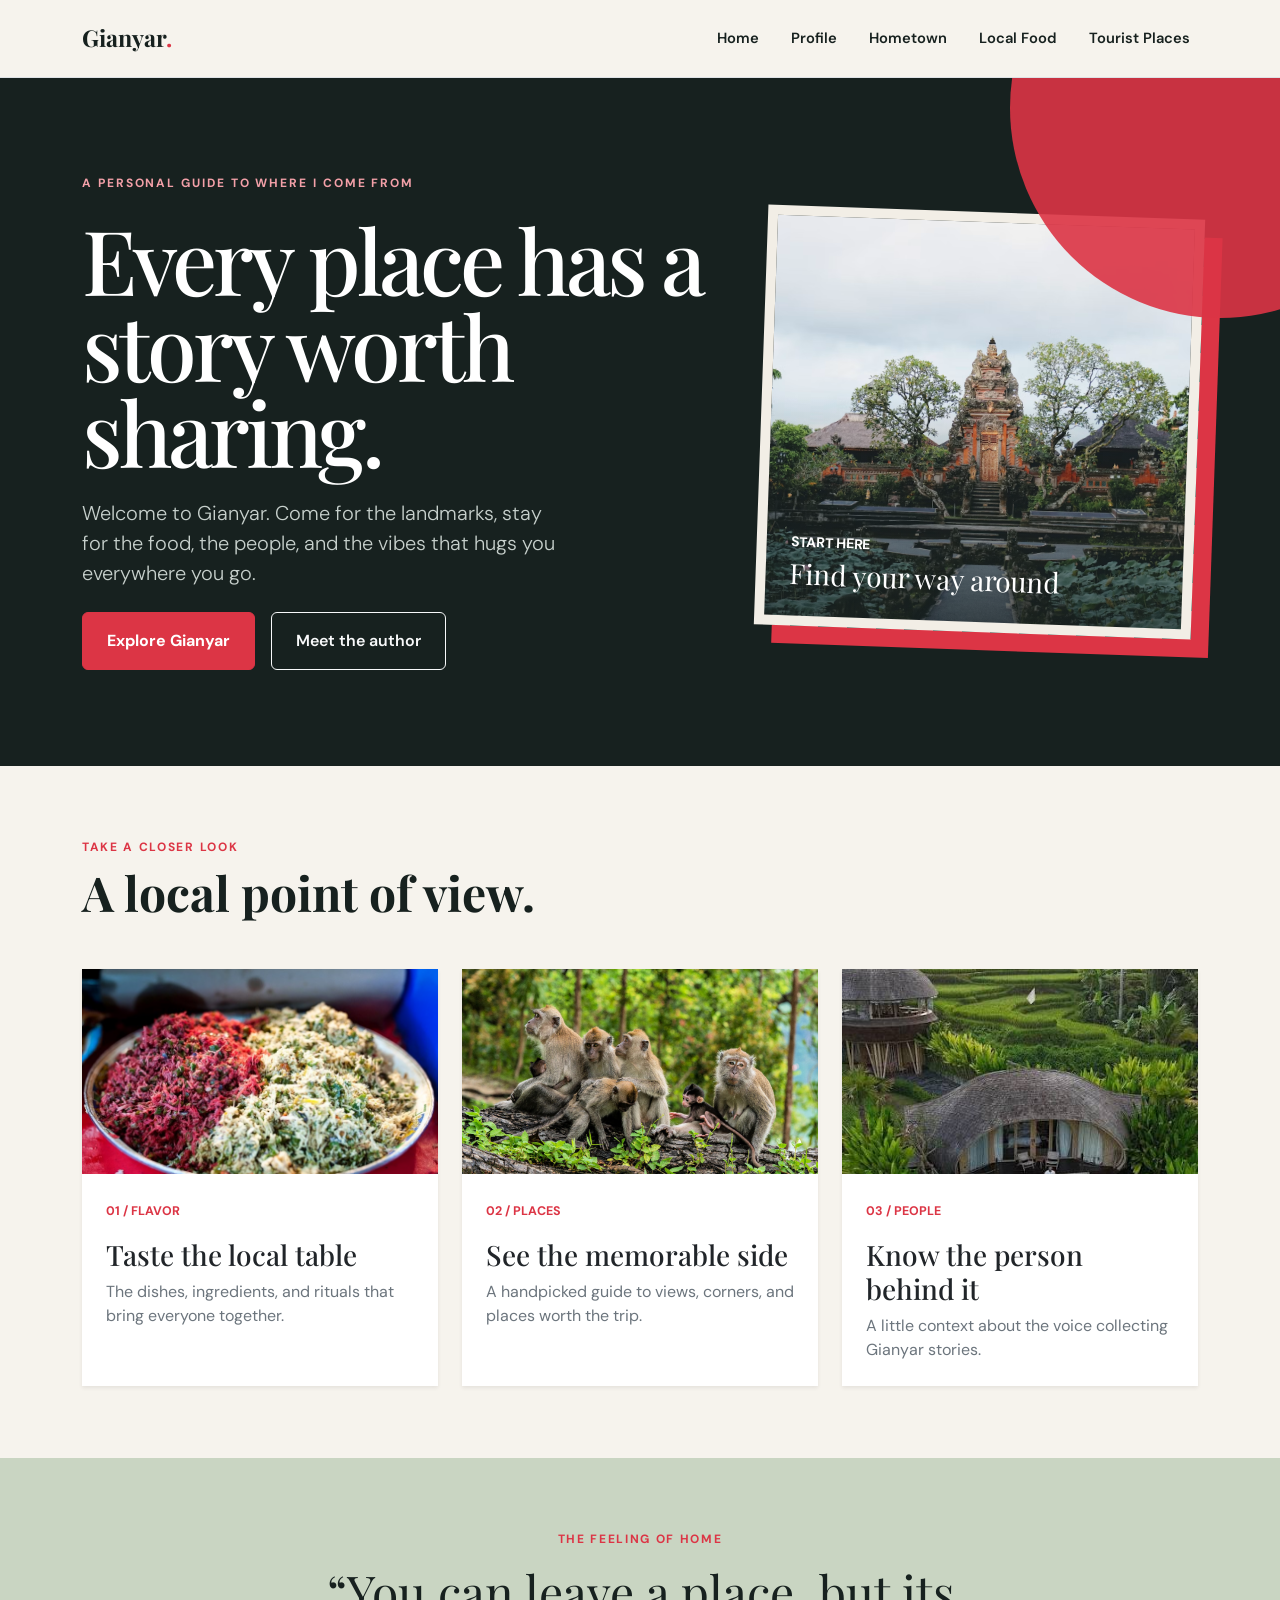
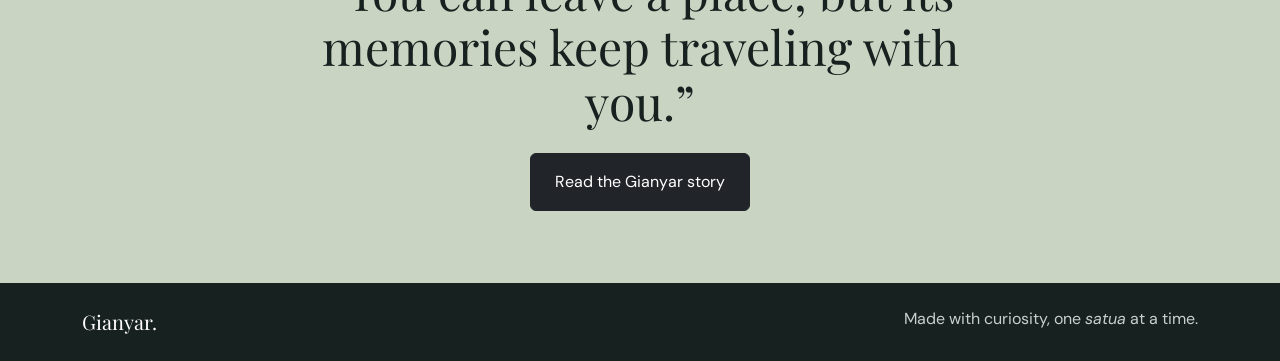
==== src/index.html @ 628e5ae2 "feat: made the hompage" ====
<!doctype html>
<html lang="en">
  <head>
    <meta charset="UTF-8" />
    <meta name="viewport" content="width=device-width, initial-scale=1.0" />
    <meta
      name="description"
      content="A visual guide to the people, places, and flavors that make a Gianyar memorable."
    />
    <title>Ruang Kota | Discover Gianyar</title>
    <link
      href="https://cdn.jsdelivr.net/npm/bootstrap@5.3.8/dist/css/bootstrap.min.css"
      rel="stylesheet"
      integrity="sha384-sRIl4kxILFvY47J16cr9ZwB07vP4J8+LH7qKQnuqkuIAvNWLzeN8tE5YBujZqJLB"
      crossorigin="anonymous"
    />
    <link rel="preconnect" href="https://fonts.googleapis.com" />
    <link rel="preconnect" href="https://fonts.gstatic.com" crossorigin />
    <link
      href="https://fonts.googleapis.com/css2?family=DM+Sans:wght@400;500;600;700&family=Playfair+Display:wght@600;700;800&display=swap"
      rel="stylesheet"
    />
    <link rel="stylesheet" href="style.css" />
  </head>
  <body>
    <nav
      class="navbar navbar-expand-lg border-bottom"
      aria-label="Main navigation"
    >
      <div class="container py-2">
        <a class="navbar-brand" href="/quiz1"
          >Gianyar<span class="text-danger">.</span></a
        >
        <button
          class="navbar-toggler"
          type="button"
          data-bs-toggle="collapse"
          data-bs-target="#mainNavigation"
          aria-controls="mainNavigation"
          aria-expanded="false"
          aria-label="Toggle navigation"
        >
          <span class="navbar-toggler-icon"></span>
        </button>
        <div class="collapse navbar-collapse" id="mainNavigation">
          <ul class="navbar-nav ms-auto align-items-lg-center gap-lg-3">
            <li class="nav-item"><a class="nav-link" href="/quiz1">Home</a></li>
            <li class="nav-item">
              <a class="nav-link" href="/quiz1/profile">Profile</a>
            </li>
            <li class="nav-item">
              <a class="nav-link" href="/quiz1/hometown">Hometown</a>
            </li>
            <li class="nav-item">
              <a class="nav-link" href="/quiz1/food">Local Food</a>
            </li>
            <li class="nav-item">
              <a class="nav-link" href="/quiz1/tourist">Tourist Places</a>
            </li>
          </ul>
        </div>
      </div>
    </nav>

    <main>
      <section class="hero d-flex align-items-center py-5">
        <div class="container py-5">
          <div class="row align-items-center g-5">
            <div class="col-lg-7 hero-copy">
              <p class="eyebrow mb-4">A personal guide to where I come from</p>
              <h1 class="mb-4">Every place has a story worth sharing.</h1>
              <p class="lead fs-5 mb-4">
                Welcome to Gianyar. Come for the landmarks, stay for the food,
                the people, and the vibes that hugs you everywhere you go.
              </p>
              <div class="d-flex flex-wrap gap-3">
                <a class="btn btn-accent px-4 py-3" href="/quiz1/hometown"
                  >Explore Gianyar</a
                >
                <a class="btn btn-outline-light px-4 py-3" href="/quiz1/profile"
                  >Meet the author</a
                >
              </div>
            </div>
            <div class="col-lg-5">
              <div
                class="hero-photo position-relative"
                role="img"
                aria-label="Tropical hillside landscape"
              >
                <div class="hero-photo-label">
                  <small class="d-block text-uppercase fw-bold"
                    >Start here</small
                  >
                  <span class="display-font fs-3">Find your way around</span>
                </div>
              </div>
            </div>
          </div>
        </div>
      </section>

      <section class="py-5" id="discover">
        <div class="container py-4">
          <div class="row align-items-end mb-5">
            <div class="col-md-7">
              <p class="section-label mb-2">Take a closer look</p>
              <h2 class="display-5 fw-bold mb-0">A local point of view.</h2>
            </div>
          </div>

          <div class="row g-4">
            <div class="col-md-4">
              <a class="text-decoration-none text-dark" href="/quiz1/food">
                <article class="feature-card shadow-sm">
                  <img
                    class="feature-image"
                    src="../img/lawar.png"
                    alt="A local meal on a table"
                  />
                  <div class="p-4">
                    <span class="feature-number">01 / FLAVOR</span>
                    <h3 class="h3 mt-3">Taste the local table</h3>
                    <p class="text-secondary mb-0">
                      The dishes, ingredients, and rituals that bring everyone
                      together.
                    </p>
                  </div>
                </article>
              </a>
            </div>
            <div class="col-md-4">
              <a class="text-decoration-none text-dark" href="/quiz1/tourist">
                <article class="feature-card shadow-sm">
                  <img
                    class="feature-image"
                    src="../img/monkeys.png"
                    alt="A group of monkeys in a forest"
                  />
                  <div class="p-4">
                    <span class="feature-number">02 / PLACES</span>
                    <h3 class="h3 mt-3">See the memorable side</h3>
                    <p class="text-secondary mb-0">
                      A handpicked guide to views, corners, and places worth the
                      trip.
                    </p>
                  </div>
                </article>
              </a>
            </div>
            <div class="col-md-4">
              <a class="text-decoration-none text-dark" href="/quiz1/profile">
                <article class="feature-card shadow-sm">
                  <img class="feature-image" src="../img/ubud.png" />
                  <div class="p-4">
                    <span class="feature-number">03 / PEOPLE</span>
                    <h3 class="h3 mt-3">Know the person behind it</h3>
                    <p class="text-secondary mb-0">
                      A little context about the voice collecting Gianyar
                      stories.
                    </p>
                  </div>
                </article>
              </a>
            </div>
          </div>
        </div>
      </section>

      <section class="quote-section py-5">
        <div class="container py-4">
          <div class="row justify-content-center text-center">
            <div class="col-lg-8">
              <p class="section-label mb-3">The feeling of home</p>
              <blockquote class="display-font mb-4">
                “You can leave a place, but its memories keep traveling with
                you.”
              </blockquote>
              <a class="btn btn-dark px-4 py-3" href="/quiz1/hometown"
                >Read the Gianyar story</a
              >
            </div>
          </div>
        </div>
      </section>
    </main>

    <footer class="py-4">
      <div
        class="container d-flex flex-column flex-md-row justify-content-between gap-3"
      >
        <span class="display-font fs-5 text-white">Gianyar.</span>
        <span
          >Made with curiosity, one <span class="fst-italic">satua</span> at a
          time.</span
        >
      </div>
    </footer>

    <script
      src="https://cdn.jsdelivr.net/npm/bootstrap@5.3.8/dist/js/bootstrap.bundle.min.js"
      integrity="sha384-FKyoEForCGlyvwx9Hj09JcYn3nv7wiPVlz7YYwJrWVcXK/BmnVDxM+D2scQbITxI"
      crossorigin="anonymous"
    ></script>
  </body>
</html>
---- src/style.css ----
:root {
  --ink: #17211f;
  --paper: #f6f3ed;
  --red: #dc3545;
  --sage: #c9d5c2;
}

body {
  background: var(--paper);
  color: var(--ink);
  font-family: 'DM Sans', sans-serif;
}

.display-font,
h1,
h2,
h3 {
  font-family: 'Playfair Display', serif;
}

.navbar {
  background: var(--paper);
}

.navbar-brand {
  color: var(--ink);
  font-family: 'Playfair Display', serif;
  font-size: 1.45rem;
  font-weight: 700;
}

.navbar-brand:hover,
.nav-link:hover {
  color: var(--red);
}

.nav-link {
  color: var(--ink);
  font-size: 0.92rem;
  font-weight: 600;
}

.hero {
  background: var(--ink);
  color: white;
  min-height: 630px;
  overflow: hidden;
  position: relative;
}

.hero::after {
  background: var(--red);
  border-radius: 50%;
  content: '';
  height: 420px;
  opacity: 0.9;
  position: absolute;
  right: -150px;
  top: -180px;
  width: 420px;
}

.hero-copy {
  position: relative;
  z-index: 1;
}

.eyebrow {
  color: #f3a0a8;
  font-size: 0.75rem;
  font-weight: 700;
  letter-spacing: 0.16em;
  text-transform: uppercase;
}

.hero h1 {
  font-size: clamp(3.4rem, 7vw, 6.8rem);
  letter-spacing: -0.045em;
  line-height: 0.96;
  max-width: 720px;
}

.hero .lead {
  color: #c7d0cc;
  max-width: 480px;
}

.hero-photo {
  background:
    linear-gradient(180deg, rgba(23, 33, 31, 0) 45%, rgba(23, 33, 31, 0.65)),
    url('../img/pura.png') center/cover;
  border: 10px solid #f2eee6;
  box-shadow: 18px 18px 0 var(--red);
  min-height: 420px;
  transform: rotate(2deg);
}

.hero-photo-label {
  bottom: 1.3rem;
  color: white;
  left: 1.5rem;
  position: absolute;
}

.btn-accent {
  background: var(--red);
  border: 1px solid var(--red);
  color: white;
  font-weight: 700;
}

.btn-accent:hover {
  background: #bb2d3b;
  border-color: #bb2d3b;
  color: white;
}

.btn-outline-light {
  font-weight: 600;
}

.section-label {
  color: var(--red);
  font-size: 0.75rem;
  font-weight: 700;
  letter-spacing: 0.14em;
  text-transform: uppercase;
}

.feature-card {
  background: white;
  border: 0;
  border-radius: 0;
  height: 100%;
  overflow: hidden;
  transition:
    transform 180ms ease,
    box-shadow 180ms ease;
}

.feature-card:hover {
  box-shadow: 0 1rem 2rem rgba(23, 33, 31, 0.1);
  transform: translateY(-6px);
}

.feature-image {
  height: 205px;
  object-fit: cover;
  width: 100%;
}

.feature-number {
  color: var(--red);
  font-size: 0.78rem;
  font-weight: 700;
}

.quote-section {
  background: var(--sage);
}

.quote-section blockquote {
  font-size: clamp(1.7rem, 4vw, 3rem);
  line-height: 1.15;
}

footer {
  background: var(--ink);
  color: #c7d0cc;
}

footer a {
  color: white;
  text-decoration: none;
}

footer a:hover {
  color: #f3a0a8;
}

@media (max-width: 991.98px) {
  .hero {
    min-height: auto;
  }

  .hero-photo {
    margin: 2rem 0 1rem;
    min-height: 340px;
  }
}
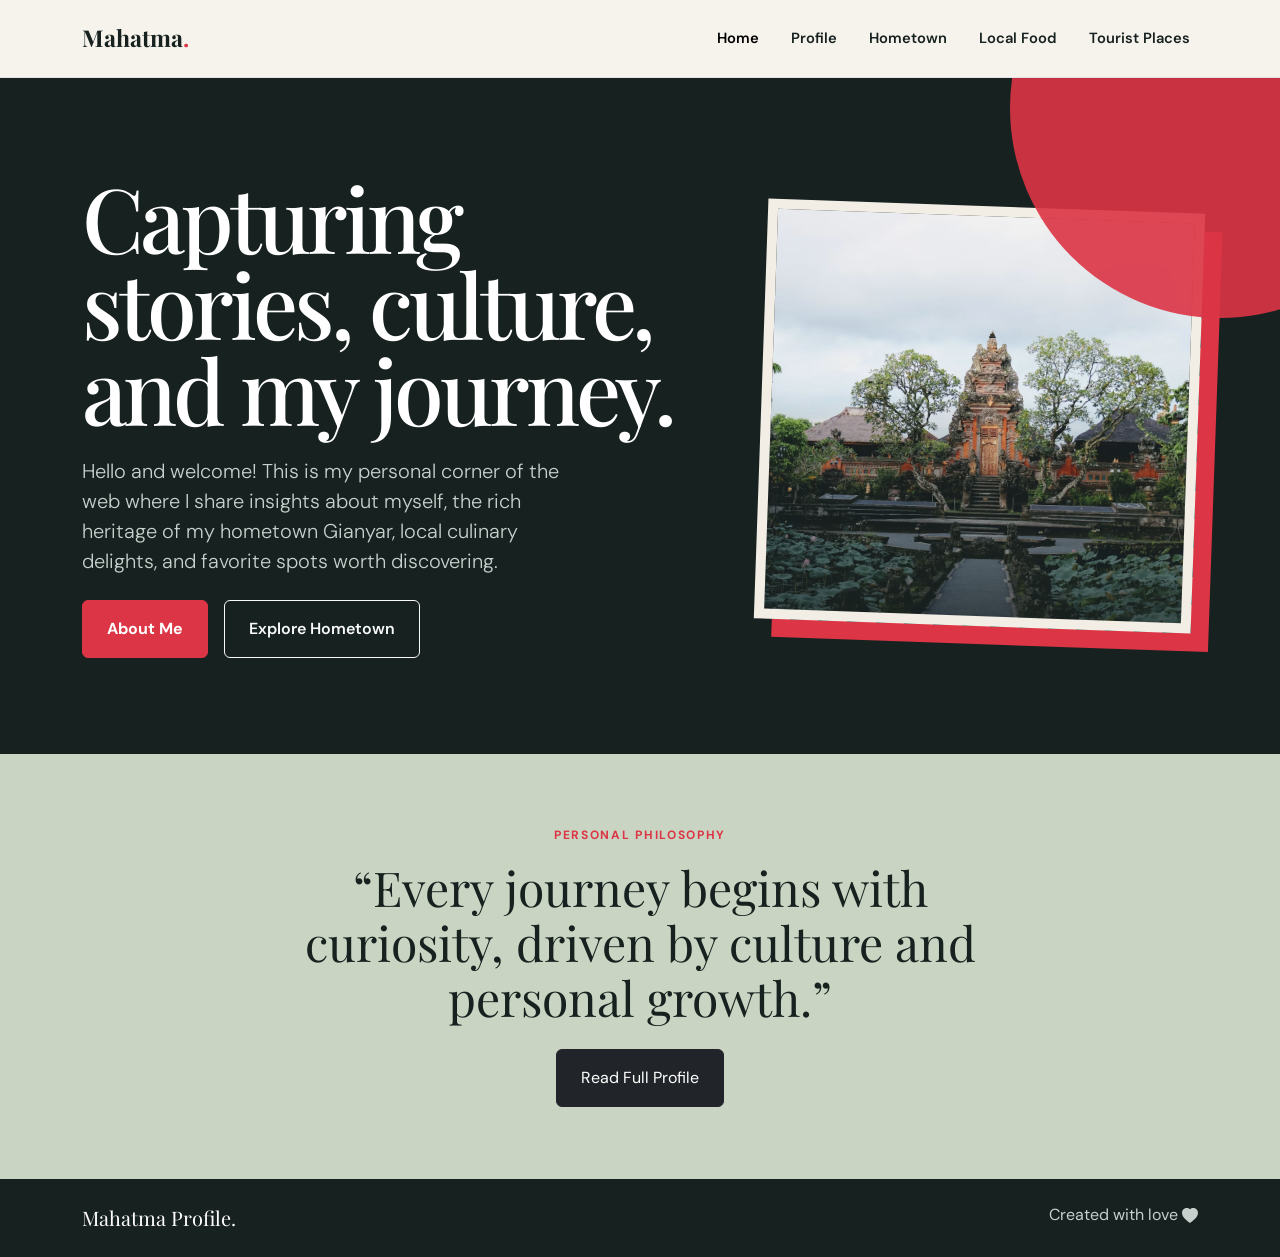
==== commit 68df21cb: "feat: move index content to hometown; make new home page" ====
--- a/src/index.html
+++ b/src/index.html
@@ -5,9 +5,9 @@
     <meta name="viewport" content="width=device-width, initial-scale=1.0" />
     <meta
       name="description"
-      content="A visual guide to the people, places, and flavors that make a Gianyar memorable."
+      content="Welcome to my personal profile website - exploring my background, hometown Gianyar, local food, and tourist attractions."
     />
-    <title>Ruang Kota | Discover Gianyar</title>
+    <title>Home | Mahatma Profile</title>
     <link
       href="https://cdn.jsdelivr.net/npm/bootstrap@5.3.8/dist/css/bootstrap.min.css"
       rel="stylesheet"
@@ -28,8 +28,8 @@
       aria-label="Main navigation"
     >
       <div class="container py-2">
-        <a class="navbar-brand" href="/quiz1"
-          >Gianyar<span class="text-danger">.</span></a
+        <a class="navbar-brand" href="index.html"
+          >Mahatma<span class="text-danger">.</span></a
         >
         <button
           class="navbar-toggler"
@@ -44,18 +44,22 @@
         </button>
         <div class="collapse navbar-collapse" id="mainNavigation">
           <ul class="navbar-nav ms-auto align-items-lg-center gap-lg-3">
-            <li class="nav-item"><a class="nav-link" href="/quiz1">Home</a></li>
             <li class="nav-item">
-              <a class="nav-link" href="/quiz1/profile">Profile</a>
+              <a class="nav-link active" aria-current="page" href="index.html"
+                >Home</a
+              >
             </li>
             <li class="nav-item">
-              <a class="nav-link" href="/quiz1/hometown">Hometown</a>
+              <a class="nav-link" href="profile.html">Profile</a>
             </li>
             <li class="nav-item">
-              <a class="nav-link" href="/quiz1/food">Local Food</a>
+              <a class="nav-link" href="hometown.html">Hometown</a>
             </li>
             <li class="nav-item">
-              <a class="nav-link" href="/quiz1/tourist">Tourist Places</a>
+              <a class="nav-link" href="food.html">Local Food</a>
+            </li>
+            <li class="nav-item">
+              <a class="nav-link" href="tourist.html">Tourist Places</a>
             </li>
           </ul>
         </div>
@@ -67,18 +71,19 @@
         <div class="container py-5">
           <div class="row align-items-center g-5">
             <div class="col-lg-7 hero-copy">
-              <p class="eyebrow mb-4">A personal guide to where I come from</p>
-              <h1 class="mb-4">Every place has a story worth sharing.</h1>
+              <h1 class="mb-4">Capturing stories, culture, and my journey.</h1>
               <p class="lead fs-5 mb-4">
-                Welcome to Gianyar. Come for the landmarks, stay for the food,
-                the people, and the vibes that hugs you everywhere you go.
+                Hello and welcome! This is my personal corner of the web where I
+                share insights about myself, the rich heritage of my hometown
+                Gianyar, local culinary delights, and favorite spots worth
+                discovering.
               </p>
               <div class="d-flex flex-wrap gap-3">
-                <a class="btn btn-accent px-4 py-3" href="/quiz1/hometown"
-                  >Explore Gianyar</a
+                <a class="btn btn-accent px-4 py-3" href="profile.html"
+                  >About Me</a
                 >
-                <a class="btn btn-outline-light px-4 py-3" href="/quiz1/profile"
-                  >Meet the author</a
+                <a class="btn btn-outline-light px-4 py-3" href="hometown.html"
+                  >Explore Hometown</a
                 >
               </div>
             </div>
@@ -86,82 +91,8 @@
               <div
                 class="hero-photo position-relative"
                 role="img"
-                aria-label="Tropical hillside landscape"
-              >
-                <div class="hero-photo-label">
-                  <small class="d-block text-uppercase fw-bold"
-                    >Start here</small
-                  >
-                  <span class="display-font fs-3">Find your way around</span>
-                </div>
-              </div>
-            </div>
-          </div>
-        </div>
-      </section>
-
-      <section class="py-5" id="discover">
-        <div class="container py-4">
-          <div class="row align-items-end mb-5">
-            <div class="col-md-7">
-              <p class="section-label mb-2">Take a closer look</p>
-              <h2 class="display-5 fw-bold mb-0">A local point of view.</h2>
-            </div>
-          </div>
-
-          <div class="row g-4">
-            <div class="col-md-4">
-              <a class="text-decoration-none text-dark" href="/quiz1/food">
-                <article class="feature-card shadow-sm">
-                  <img
-                    class="feature-image"
-                    src="../img/lawar.png"
-                    alt="A local meal on a table"
-                  />
-                  <div class="p-4">
-                    <span class="feature-number">01 / FLAVOR</span>
-                    <h3 class="h3 mt-3">Taste the local table</h3>
-                    <p class="text-secondary mb-0">
-                      The dishes, ingredients, and rituals that bring everyone
-                      together.
-                    </p>
-                  </div>
-                </article>
-              </a>
-            </div>
-            <div class="col-md-4">
-              <a class="text-decoration-none text-dark" href="/quiz1/tourist">
-                <article class="feature-card shadow-sm">
-                  <img
-                    class="feature-image"
-                    src="../img/monkeys.png"
-                    alt="A group of monkeys in a forest"
-                  />
-                  <div class="p-4">
-                    <span class="feature-number">02 / PLACES</span>
-                    <h3 class="h3 mt-3">See the memorable side</h3>
-                    <p class="text-secondary mb-0">
-                      A handpicked guide to views, corners, and places worth the
-                      trip.
-                    </p>
-                  </div>
-                </article>
-              </a>
-            </div>
-            <div class="col-md-4">
-              <a class="text-decoration-none text-dark" href="/quiz1/profile">
-                <article class="feature-card shadow-sm">
-                  <img class="feature-image" src="../img/ubud.png" />
-                  <div class="p-4">
-                    <span class="feature-number">03 / PEOPLE</span>
-                    <h3 class="h3 mt-3">Know the person behind it</h3>
-                    <p class="text-secondary mb-0">
-                      A little context about the voice collecting Gianyar
-                      stories.
-                    </p>
-                  </div>
-                </article>
-              </a>
+                aria-label="Mahatma profile hero highlight"
+              ></div>
             </div>
           </div>
         </div>
@@ -171,13 +102,13 @@
         <div class="container py-4">
           <div class="row justify-content-center text-center">
             <div class="col-lg-8">
-              <p class="section-label mb-3">The feeling of home</p>
+              <p class="section-label mb-3">Personal Philosophy</p>
               <blockquote class="display-font mb-4">
-                “You can leave a place, but its memories keep traveling with
-                you.”
+                “Every journey begins with curiosity, driven by culture and
+                personal growth.”
               </blockquote>
-              <a class="btn btn-dark px-4 py-3" href="/quiz1/hometown"
-                >Read the Gianyar story</a
+              <a class="btn btn-dark px-4 py-3" href="profile.html"
+                >Read Full Profile</a
               >
             </div>
           </div>
@@ -189,11 +120,23 @@
       <div
         class="container d-flex flex-column flex-md-row justify-content-between gap-3"
       >
-        <span class="display-font fs-5 text-white">Gianyar.</span>
-        <span
-          >Made with curiosity, one <span class="fst-italic">satua</span> at a
-          time.</span
-        >
+        <span class="display-font fs-5 text-white">Mahatma Profile.</span>
+        <span>
+          Created with love
+          <svg
+            xmlns="http://www.w3.org/2000/svg"
+            width="16"
+            height="16"
+            fill="currentColor"
+            class="bi bi-heart-fill"
+            viewBox="0 0 16 16"
+          >
+            <path
+              fill-rule="evenodd"
+              d="M8 1.314C12.438-3.248 23.534 4.735 8 15-7.534 4.736 3.562-3.248 8 1.314"
+            />
+          </svg>
+        </span>
       </div>
     </footer>
 
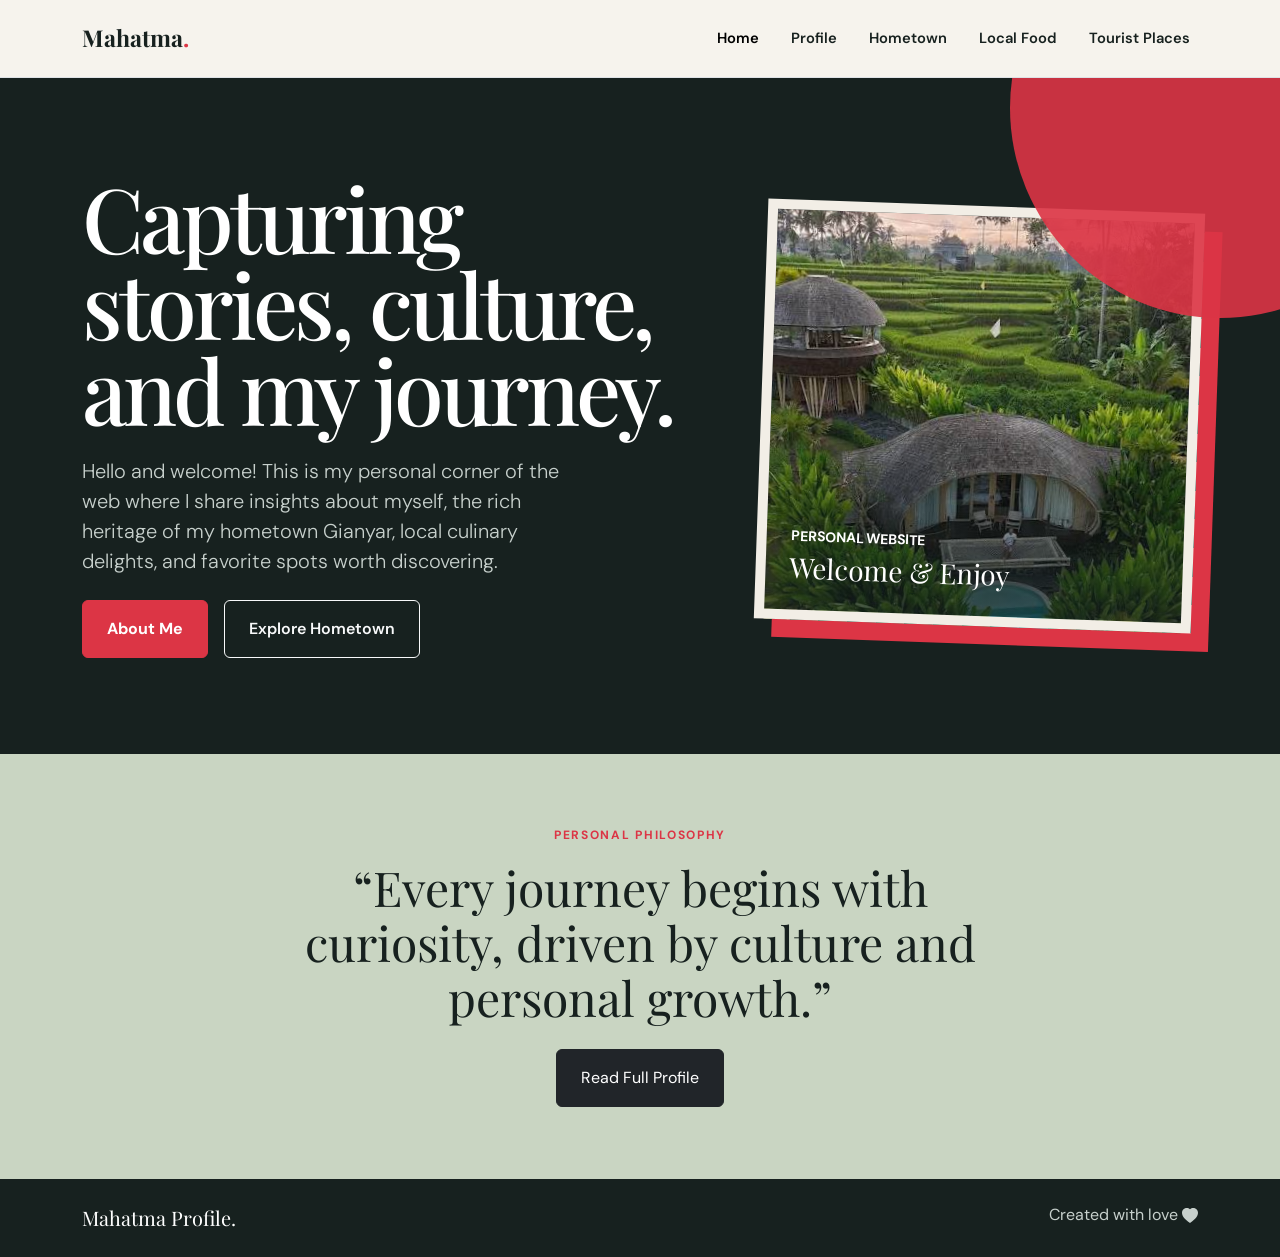
==== commit 289fa145: "fix: same hero image on many pages" ====
--- a/src/index.html
+++ b/src/index.html
@@ -90,9 +90,25 @@
             <div class="col-lg-5">
               <div
                 class="hero-photo position-relative"
+                style="
+                  background-image:
+                    linear-gradient(
+                      180deg,
+                      rgba(23, 33, 31, 0) 45%,
+                      rgba(23, 33, 31, 0.65)
+                    ),
+                    url('../img/ubud.png');
+                "
                 role="img"
                 aria-label="Mahatma profile hero highlight"
-              ></div>
+              >
+                <div class="hero-photo-label">
+                  <small class="d-block text-uppercase fw-bold"
+                    >Personal Website</small
+                  >
+                  <span class="display-font fs-3">Welcome &amp; Enjoy</span>
+                </div>
+              </div>
             </div>
           </div>
         </div>
--- a/src/style.css
+++ b/src/style.css
@@ -86,9 +86,9 @@
 }
 
 .hero-photo {
-  background:
-    linear-gradient(180deg, rgba(23, 33, 31, 0) 45%, rgba(23, 33, 31, 0.65)),
-    url('../img/pura.png') center/cover;
+  background-position: center;
+  background-size: cover;
+  background-repeat: no-repeat;
   border: 10px solid #f2eee6;
   box-shadow: 18px 18px 0 var(--red);
   min-height: 420px;
@@ -164,6 +164,52 @@
   line-height: 1.15;
 }
 
+.food-hero {
+  background: var(--ink);
+  color: white;
+  overflow: hidden;
+  position: relative;
+}
+
+.food-hero h1 {
+  font-size: clamp(3rem, 7vw, 6rem);
+  line-height: 0.98;
+}
+
+.food-hero-image {
+  border: 8px solid white;
+  box-shadow: 16px 16px 0 var(--red);
+  height: min(58vw, 500px);
+  min-height: 330px;
+  object-fit: cover;
+  transform: rotate(2deg);
+  width: 100%;
+}
+
+.food-intro {
+  max-width: 650px;
+}
+
+.dish-card {
+  background: white;
+  border-left: 5px solid var(--red);
+  height: 100%;
+}
+
+.dish-card h3 {
+  font-size: 1.7rem;
+}
+
+.dish-card img {
+  height: 230px;
+  object-fit: cover;
+  width: 100%;
+}
+
+.food-note {
+  border-top: 1px solid rgba(23, 33, 31, 0.2);
+}
+
 footer {
   background: var(--ink);
   color: #c7d0cc;
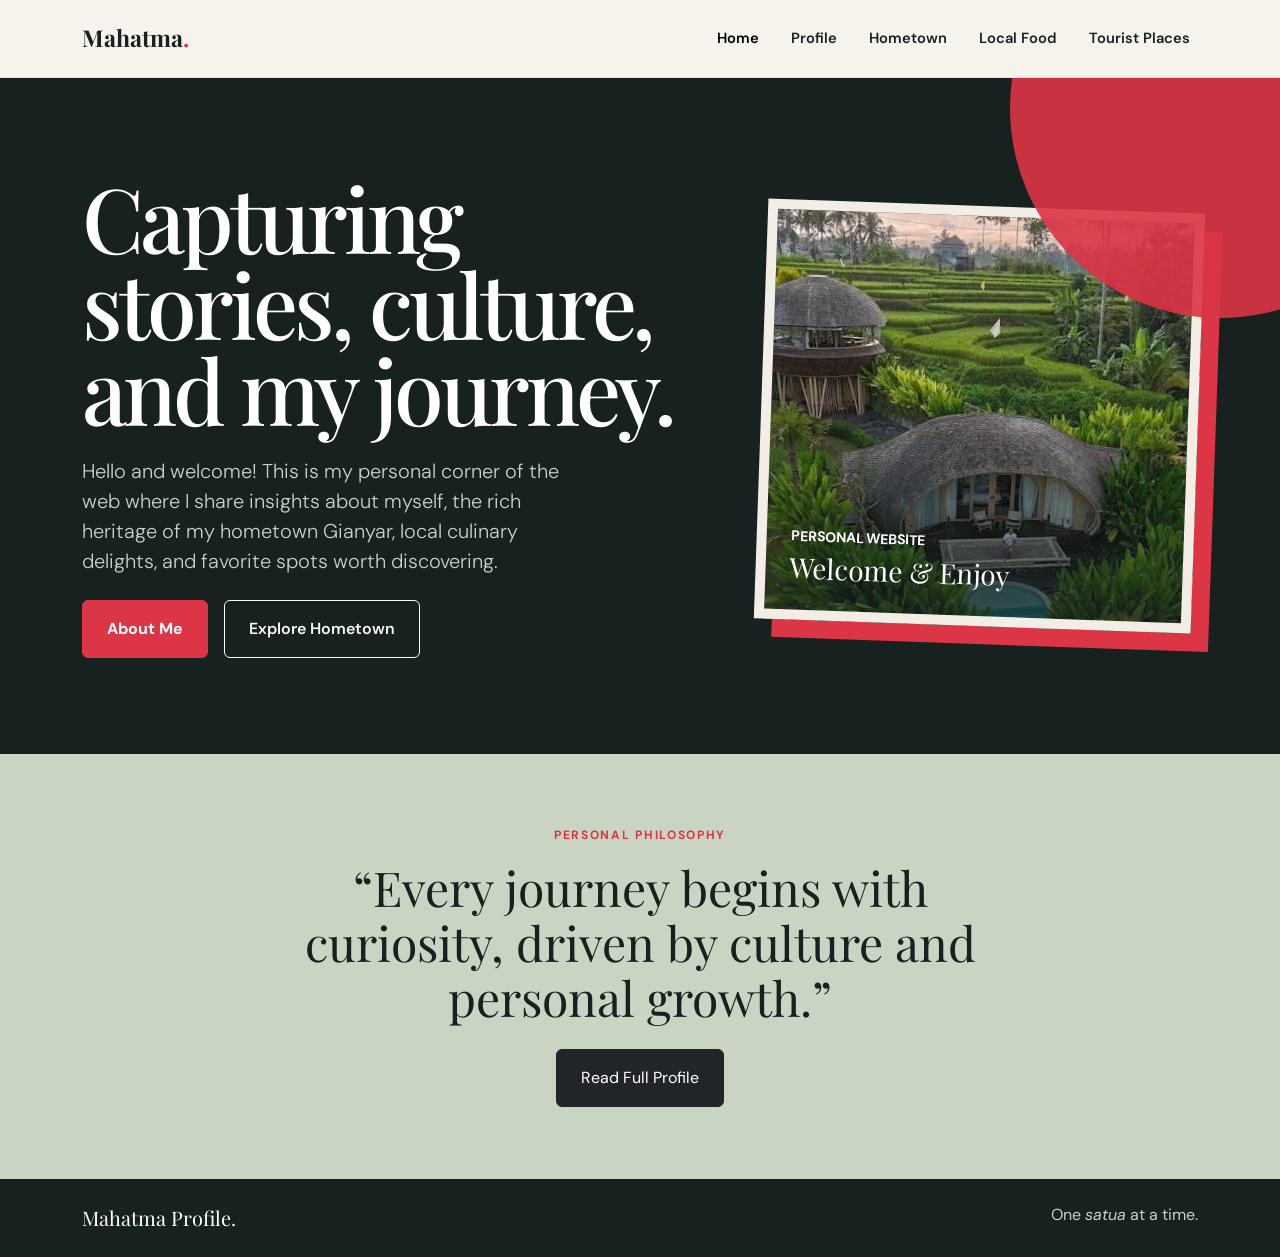
==== commit a90bcf95: "style: use same navbar and footer for all pages" ====
--- a/src/index.html
+++ b/src/index.html
@@ -137,22 +137,7 @@
         class="container d-flex flex-column flex-md-row justify-content-between gap-3"
       >
         <span class="display-font fs-5 text-white">Mahatma Profile.</span>
-        <span>
-          Created with love
-          <svg
-            xmlns="http://www.w3.org/2000/svg"
-            width="16"
-            height="16"
-            fill="currentColor"
-            class="bi bi-heart-fill"
-            viewBox="0 0 16 16"
-          >
-            <path
-              fill-rule="evenodd"
-              d="M8 1.314C12.438-3.248 23.534 4.735 8 15-7.534 4.736 3.562-3.248 8 1.314"
-            />
-          </svg>
-        </span>
+        <span> One <span class="fst-italic">satua</span> at a time. </span>
       </div>
     </footer>
 
